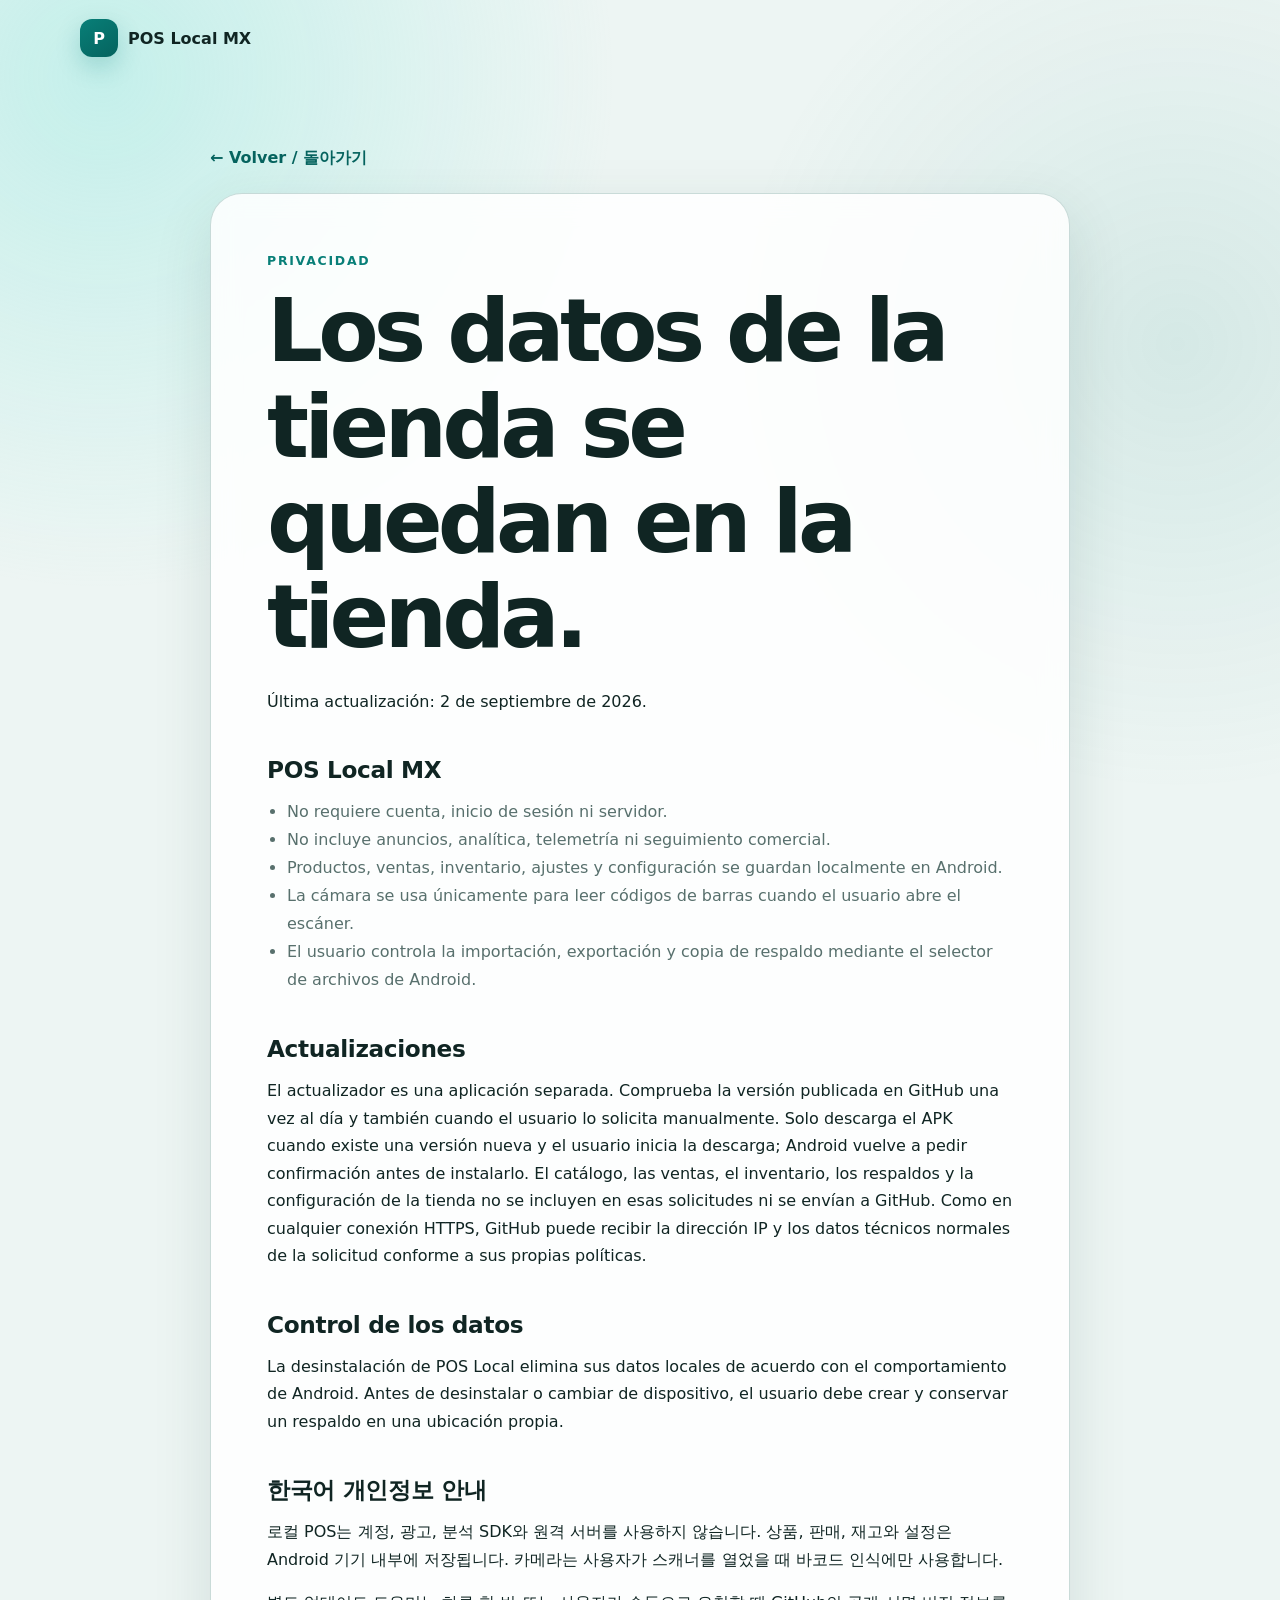
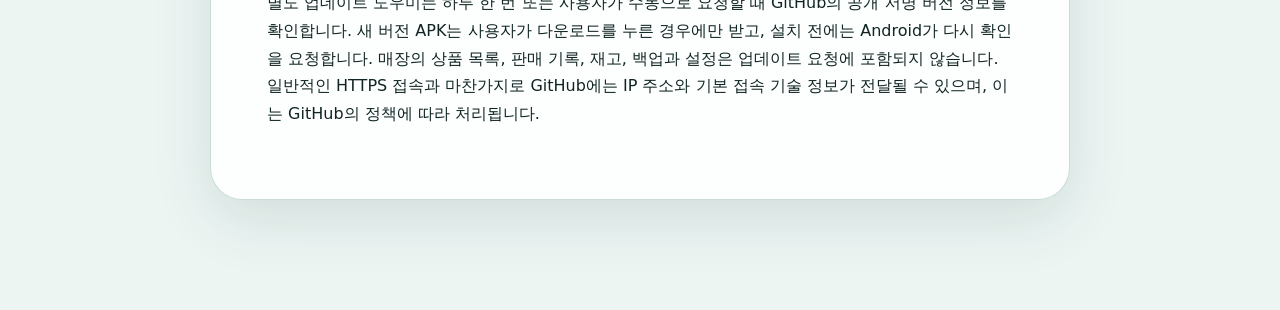
==== docs/privacy.html @ 9da1d993 "Add POS download and signed update channel" ====
<!doctype html>
<html lang="es-MX">
<head>
  <meta charset="utf-8">
  <meta name="viewport" content="width=device-width, initial-scale=1">
  <meta name="description" content="Privacidad de POS Local MX para Android.">
  <meta name="color-scheme" content="light dark">
  <title>Privacidad · POS Local MX</title>
  <link rel="stylesheet" href="./styles.css">
</head>
<body>
  <header class="site-header">
    <a class="brand" href="./"><span class="brand-mark" aria-hidden="true">P</span><span>POS Local MX</span></a>
  </header>

  <main class="privacy-main">
    <a class="back-link" href="./">← Volver / 돌아가기</a>
    <article class="privacy-card">
      <p class="eyebrow">PRIVACIDAD</p>
      <h1>Los datos de la tienda se quedan en la tienda.</h1>
      <p>Última actualización: 2 de septiembre de 2026.</p>

      <h2>POS Local MX</h2>
      <ul>
        <li>No requiere cuenta, inicio de sesión ni servidor.</li>
        <li>No incluye anuncios, analítica, telemetría ni seguimiento comercial.</li>
        <li>Productos, ventas, inventario, ajustes y configuración se guardan localmente en Android.</li>
        <li>La cámara se usa únicamente para leer códigos de barras cuando el usuario abre el escáner.</li>
        <li>El usuario controla la importación, exportación y copia de respaldo mediante el selector de archivos de Android.</li>
      </ul>

      <h2>Actualizaciones</h2>
      <p>
        El actualizador es una aplicación separada. Comprueba la versión publicada en GitHub una
        vez al día y también cuando el usuario lo solicita manualmente. Solo descarga el APK cuando
        existe una versión nueva y el usuario inicia la descarga; Android vuelve a pedir confirmación
        antes de instalarlo. El catálogo, las ventas, el inventario, los respaldos y la configuración
        de la tienda no se incluyen en esas solicitudes ni se envían a GitHub. Como en cualquier
        conexión HTTPS, GitHub puede recibir la dirección IP y los datos técnicos normales de la
        solicitud conforme a sus propias políticas.
      </p>

      <h2>Control de los datos</h2>
      <p>
        La desinstalación de POS Local elimina sus datos locales de acuerdo con el comportamiento de
        Android. Antes de desinstalar o cambiar de dispositivo, el usuario debe crear y conservar un
        respaldo en una ubicación propia.
      </p>

      <section lang="ko" aria-labelledby="privacy-ko">
        <h2 id="privacy-ko">한국어 개인정보 안내</h2>
        <p>
          로컬 POS는 계정, 광고, 분석 SDK와 원격 서버를 사용하지 않습니다. 상품, 판매, 재고와 설정은
          Android 기기 내부에 저장됩니다. 카메라는 사용자가 스캐너를 열었을 때 바코드 인식에만 사용합니다.
        </p>
        <p>
          별도 업데이트 도우미는 하루 한 번 또는 사용자가 수동으로 요청할 때 GitHub의 공개 서명 버전
          정보를 확인합니다. 새 버전 APK는 사용자가 다운로드를 누른 경우에만 받고, 설치 전에는 Android가
          다시 확인을 요청합니다. 매장의 상품 목록, 판매 기록, 재고, 백업과 설정은 업데이트 요청에 포함되지
          않습니다. 일반적인 HTTPS 접속과 마찬가지로 GitHub에는 IP 주소와 기본 접속 기술 정보가 전달될 수
          있으며, 이는 GitHub의 정책에 따라 처리됩니다.
        </p>
      </section>
    </article>
  </main>
</body>
</html>
---- docs/styles.css ----
:root {
  --bg: #edf5f3;
  --surface: rgba(255, 255, 255, 0.86);
  --ink: #102523;
  --muted: #58706d;
  --line: #bfd4d0;
  --primary: #087f78;
  --primary-dark: #05635e;
  --shadow: 0 20px 60px rgba(13, 65, 61, 0.12);
  font-family: Inter, ui-sans-serif, system-ui, -apple-system, BlinkMacSystemFont, "Segoe UI", sans-serif;
  color: var(--ink);
  background: var(--bg);
}

* { box-sizing: border-box; }
html { scroll-behavior: smooth; }
body {
  margin: 0;
  min-height: 100vh;
  background:
    radial-gradient(circle at 8% 4%, rgba(140, 232, 223, 0.42), transparent 32rem),
    radial-gradient(circle at 92% 18%, rgba(39, 146, 137, 0.12), transparent 28rem),
    var(--bg);
}

a { color: var(--primary-dark); }
a:focus-visible, .button:focus-visible { outline: 3px solid #f4b942; outline-offset: 3px; }
.site-header, main, footer { width: min(1120px, calc(100% - 32px)); margin-inline: auto; }
.site-header { min-height: 76px; display: flex; align-items: center; justify-content: space-between; gap: 24px; }
.brand { display: inline-flex; align-items: center; gap: 10px; color: var(--ink); font-weight: 850; text-decoration: none; }
.brand-mark {
  width: 38px;
  height: 38px;
  display: grid;
  place-items: center;
  border-radius: 12px;
  color: white;
  background: linear-gradient(145deg, var(--primary), var(--primary-dark));
  box-shadow: 0 9px 24px rgba(8, 127, 120, 0.24);
}
nav { display: flex; flex-wrap: wrap; justify-content: flex-end; gap: 20px; }
nav a { color: var(--muted); font-weight: 650; text-decoration: none; }
nav a:hover { color: var(--primary); }

.hero {
  min-height: 650px;
  display: grid;
  grid-template-columns: minmax(0, 1.45fr) minmax(280px, 0.65fr);
  align-items: center;
  gap: clamp(32px, 7vw, 88px);
  padding: 72px 0 96px;
}
.eyebrow { margin: 0 0 12px; color: var(--primary); font-size: 0.78rem; font-weight: 850; letter-spacing: 0.14em; text-transform: uppercase; }
h1, h2, h3 { margin-top: 0; line-height: 1.08; }
h1 { max-width: 800px; margin-bottom: 24px; font-size: clamp(2.8rem, 7vw, 5.5rem); letter-spacing: -0.055em; }
h2 { margin-bottom: 28px; font-size: clamp(2rem, 4vw, 3.3rem); letter-spacing: -0.035em; }
h3 { margin-bottom: 10px; font-size: 1.25rem; }
p { line-height: 1.72; }
.lead { max-width: 710px; color: var(--muted); font-size: clamp(1.08rem, 2vw, 1.3rem); }
.actions { display: flex; flex-wrap: wrap; gap: 12px; margin-top: 32px; }
.button {
  min-height: 54px;
  display: inline-flex;
  align-items: center;
  justify-content: center;
  padding: 14px 22px;
  border: 1px solid var(--primary);
  border-radius: 17px;
  font-weight: 800;
  text-align: center;
  text-decoration: none;
  transition: transform 150ms ease, box-shadow 150ms ease, background 150ms ease;
}
.button:hover { transform: translateY(-2px); }
.button.primary { color: white; background: var(--primary); box-shadow: 0 14px 30px rgba(8, 127, 120, 0.24); }
.button.primary:hover { background: var(--primary-dark); }
.button.secondary { color: var(--primary-dark); background: transparent; }
.button.secondary:hover { background: rgba(255, 255, 255, 0.7); }
.release-note { color: var(--muted); font-size: 0.92rem; }

.status-card, .feature-grid article, .steps, .korean, .privacy-card {
  border: 1px solid rgba(135, 174, 168, 0.44);
  background: var(--surface);
  box-shadow: var(--shadow);
  backdrop-filter: blur(14px);
}
.status-card { padding: 12px 26px; border-radius: 28px; }
.status-card div { display: flex; justify-content: space-between; gap: 22px; padding: 20px 0; border-bottom: 1px solid var(--line); }
.status-card div:last-child { border-bottom: 0; }
.status-card span { color: var(--muted); }
.status-card strong { text-align: right; }

.section { padding: 90px 0; }
.feature-grid { display: grid; grid-template-columns: repeat(2, minmax(0, 1fr)); gap: 16px; }
.feature-grid article { min-height: 190px; padding: 28px; border-radius: 24px; }
.feature-grid p { margin-bottom: 0; color: var(--muted); }
.steps { padding: clamp(28px, 6vw, 64px); border-radius: 34px; }
.steps ol { list-style: none; margin: 0; padding: 0; display: grid; grid-template-columns: repeat(3, 1fr); gap: 12px; counter-reset: steps; }
.steps li { min-height: 150px; padding: 20px; border-radius: 20px; background: rgba(225, 244, 240, 0.86); counter-increment: steps; }
.steps li::before { content: "0" counter(steps); display: block; margin-bottom: 20px; color: var(--primary); font-weight: 900; }
.steps li strong, .steps li span { display: block; }
.steps li span { margin-top: 8px; color: var(--muted); line-height: 1.55; }
.warning { margin: 26px 0 0; padding: 18px 20px; border-left: 4px solid #d88b17; border-radius: 12px; background: #fff6e4; color: #5a431c; }
.korean { margin: 90px 0; padding: clamp(28px, 6vw, 64px); border-radius: 34px; }
.korean p { max-width: 850px; color: var(--muted); }
footer { min-height: 110px; display: flex; flex-wrap: wrap; align-items: center; justify-content: space-between; gap: 18px; border-top: 1px solid var(--line); color: var(--muted); }

.privacy-main { max-width: 860px; padding: 72px 0 110px; }
.privacy-card { padding: clamp(28px, 5vw, 56px); border-radius: 32px; }
.privacy-card h2 { margin-top: 42px; margin-bottom: 12px; font-size: 1.45rem; letter-spacing: -0.015em; }
.privacy-card ul { padding-left: 1.25rem; color: var(--muted); line-height: 1.75; }
.back-link { display: inline-block; margin-bottom: 24px; font-weight: 750; text-decoration: none; }

@media (max-width: 760px) {
  .site-header { padding: 18px 0; align-items: flex-start; }
  nav { gap: 11px 15px; font-size: 0.9rem; }
  .hero { min-height: auto; grid-template-columns: 1fr; padding: 60px 0 72px; }
  .status-card { order: 2; }
  .feature-grid, .steps ol { grid-template-columns: 1fr; }
  .section { padding: 64px 0; }
  .korean { margin: 64px 0; }
  footer { padding: 28px 0; align-items: flex-start; flex-direction: column; }
}
@media (max-width: 480px) {
  .site-header { display: block; }
  nav { justify-content: flex-start; margin-top: 16px; }
  h1 { font-size: 2.7rem; }
  .actions, .button { width: 100%; }
}
@media (prefers-reduced-motion: reduce) { html { scroll-behavior: auto; } .button { transition: none; } }
@media (prefers-color-scheme: dark) {
  :root {
    --bg: #0c1716;
    --surface: rgba(20, 40, 38, 0.88);
    --ink: #e7f4f1;
    --muted: #a9c1bd;
    --line: #294b47;
    --primary: #67d9cf;
    --primary-dark: #8ce8df;
    --shadow: 0 20px 60px rgba(0, 0, 0, 0.26);
  }
  .button.primary { color: #08201e; }
  .steps li { background: rgba(29, 69, 65, 0.72); }
  .warning { color: #ffe8b7; background: #4b3514; }
}
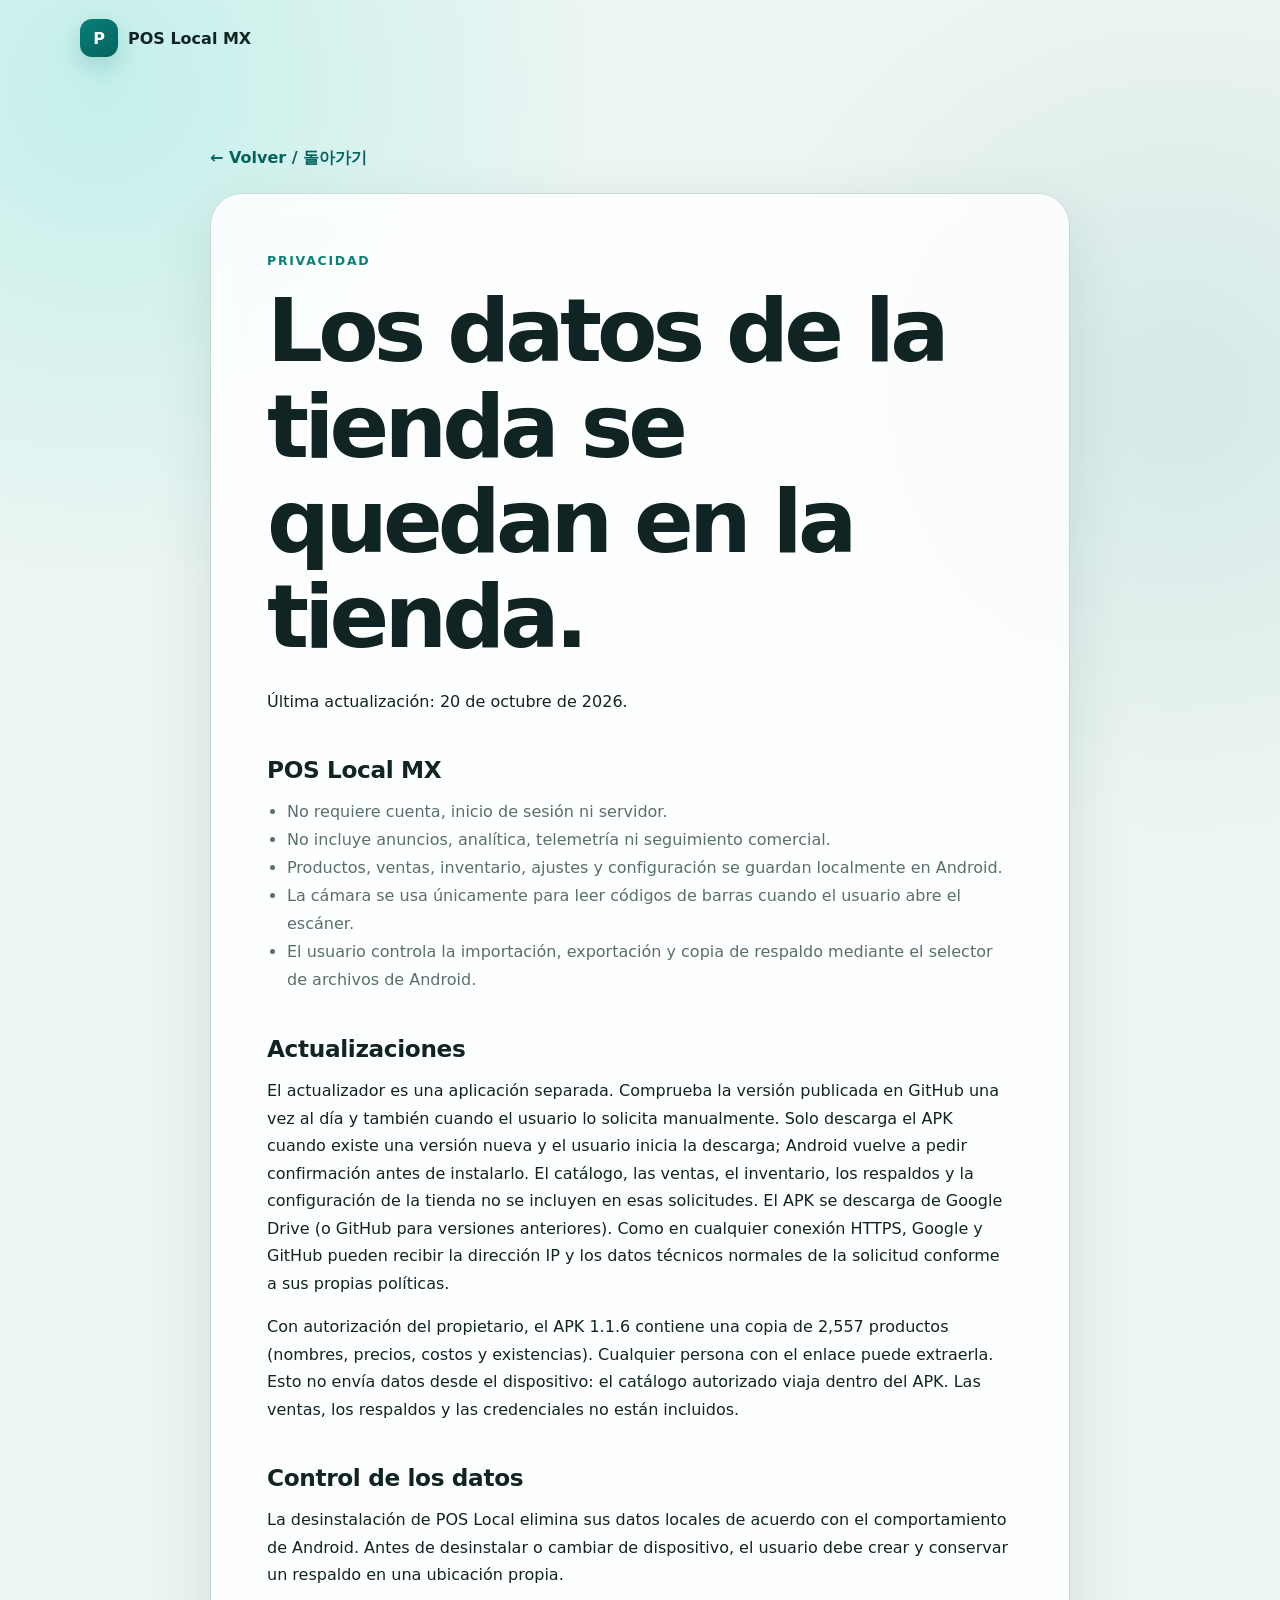
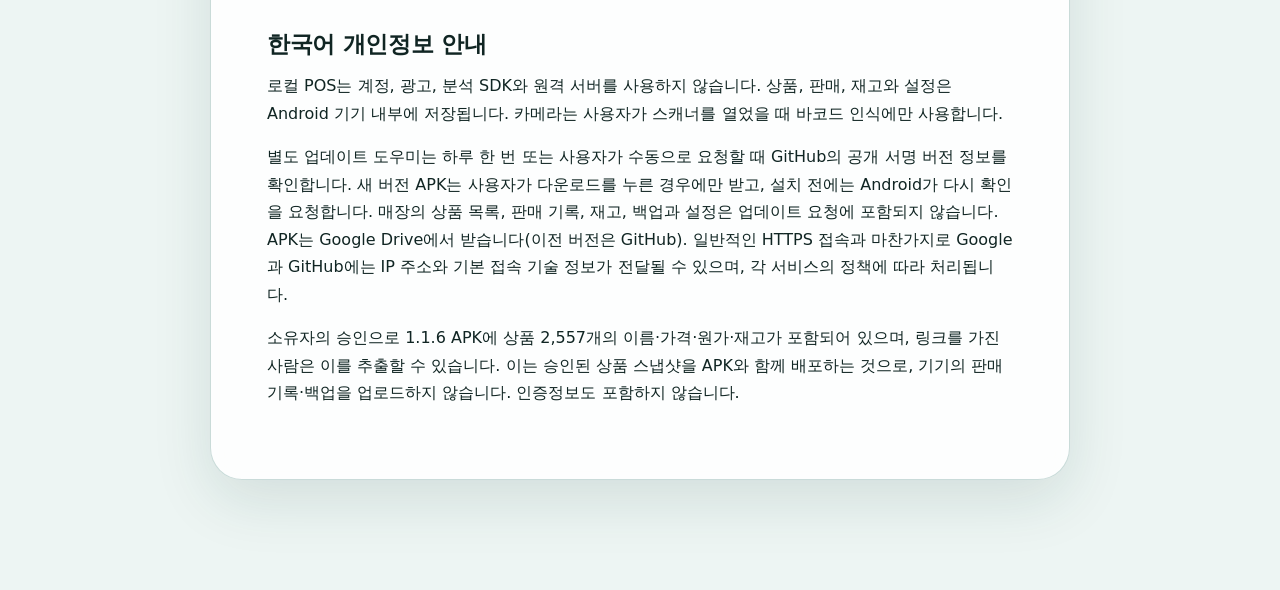
==== commit 9d059723: "Publish signed POS 1.1.6 Drive update and migration instructions" ====
--- a/docs/privacy.html
+++ b/docs/privacy.html
@@ -18,7 +18,7 @@
     <article class="privacy-card">
       <p class="eyebrow">PRIVACIDAD</p>
       <h1>Los datos de la tienda se quedan en la tienda.</h1>
-      <p>Última actualización: 2 de septiembre de 2026.</p>
+      <p>Última actualización: 20 de octubre de 2026.</p>
 
       <h2>POS Local MX</h2>
       <ul>
@@ -35,10 +35,15 @@
         vez al día y también cuando el usuario lo solicita manualmente. Solo descarga el APK cuando
         existe una versión nueva y el usuario inicia la descarga; Android vuelve a pedir confirmación
         antes de instalarlo. El catálogo, las ventas, el inventario, los respaldos y la configuración
-        de la tienda no se incluyen en esas solicitudes ni se envían a GitHub. Como en cualquier
-        conexión HTTPS, GitHub puede recibir la dirección IP y los datos técnicos normales de la
+        de la tienda no se incluyen en esas solicitudes. El APK se descarga de Google Drive
+        (o GitHub para versiones anteriores). Como en cualquier conexión HTTPS, Google y GitHub
+        pueden recibir la dirección IP y los datos técnicos normales de la
         solicitud conforme a sus propias políticas.
       </p>
+      <p>Con autorización del propietario, el APK 1.1.6 contiene una copia de 2,557 productos
+        (nombres, precios, costos y existencias). Cualquier persona con el enlace puede extraerla.
+        Esto no envía datos desde el dispositivo: el catálogo autorizado viaja dentro del APK.
+        Las ventas, los respaldos y las credenciales no están incluidos.</p>
 
       <h2>Control de los datos</h2>
       <p>
@@ -57,9 +62,13 @@
           별도 업데이트 도우미는 하루 한 번 또는 사용자가 수동으로 요청할 때 GitHub의 공개 서명 버전
           정보를 확인합니다. 새 버전 APK는 사용자가 다운로드를 누른 경우에만 받고, 설치 전에는 Android가
           다시 확인을 요청합니다. 매장의 상품 목록, 판매 기록, 재고, 백업과 설정은 업데이트 요청에 포함되지
-          않습니다. 일반적인 HTTPS 접속과 마찬가지로 GitHub에는 IP 주소와 기본 접속 기술 정보가 전달될 수
-          있으며, 이는 GitHub의 정책에 따라 처리됩니다.
+          않습니다. APK는 Google Drive에서 받습니다(이전 버전은 GitHub). 일반적인 HTTPS 접속과
+          마찬가지로 Google과 GitHub에는 IP 주소와 기본 접속 기술 정보가 전달될 수 있으며,
+          각 서비스의 정책에 따라 처리됩니다.
         </p>
+        <p>소유자의 승인으로 1.1.6 APK에 상품 2,557개의 이름·가격·원가·재고가 포함되어 있으며,
+          링크를 가진 사람은 이를 추출할 수 있습니다. 이는 승인된 상품 스냅샷을 APK와 함께
+          배포하는 것으로, 기기의 판매 기록·백업을 업로드하지 않습니다. 인증정보도 포함하지 않습니다.</p>
       </section>
     </article>
   </main>
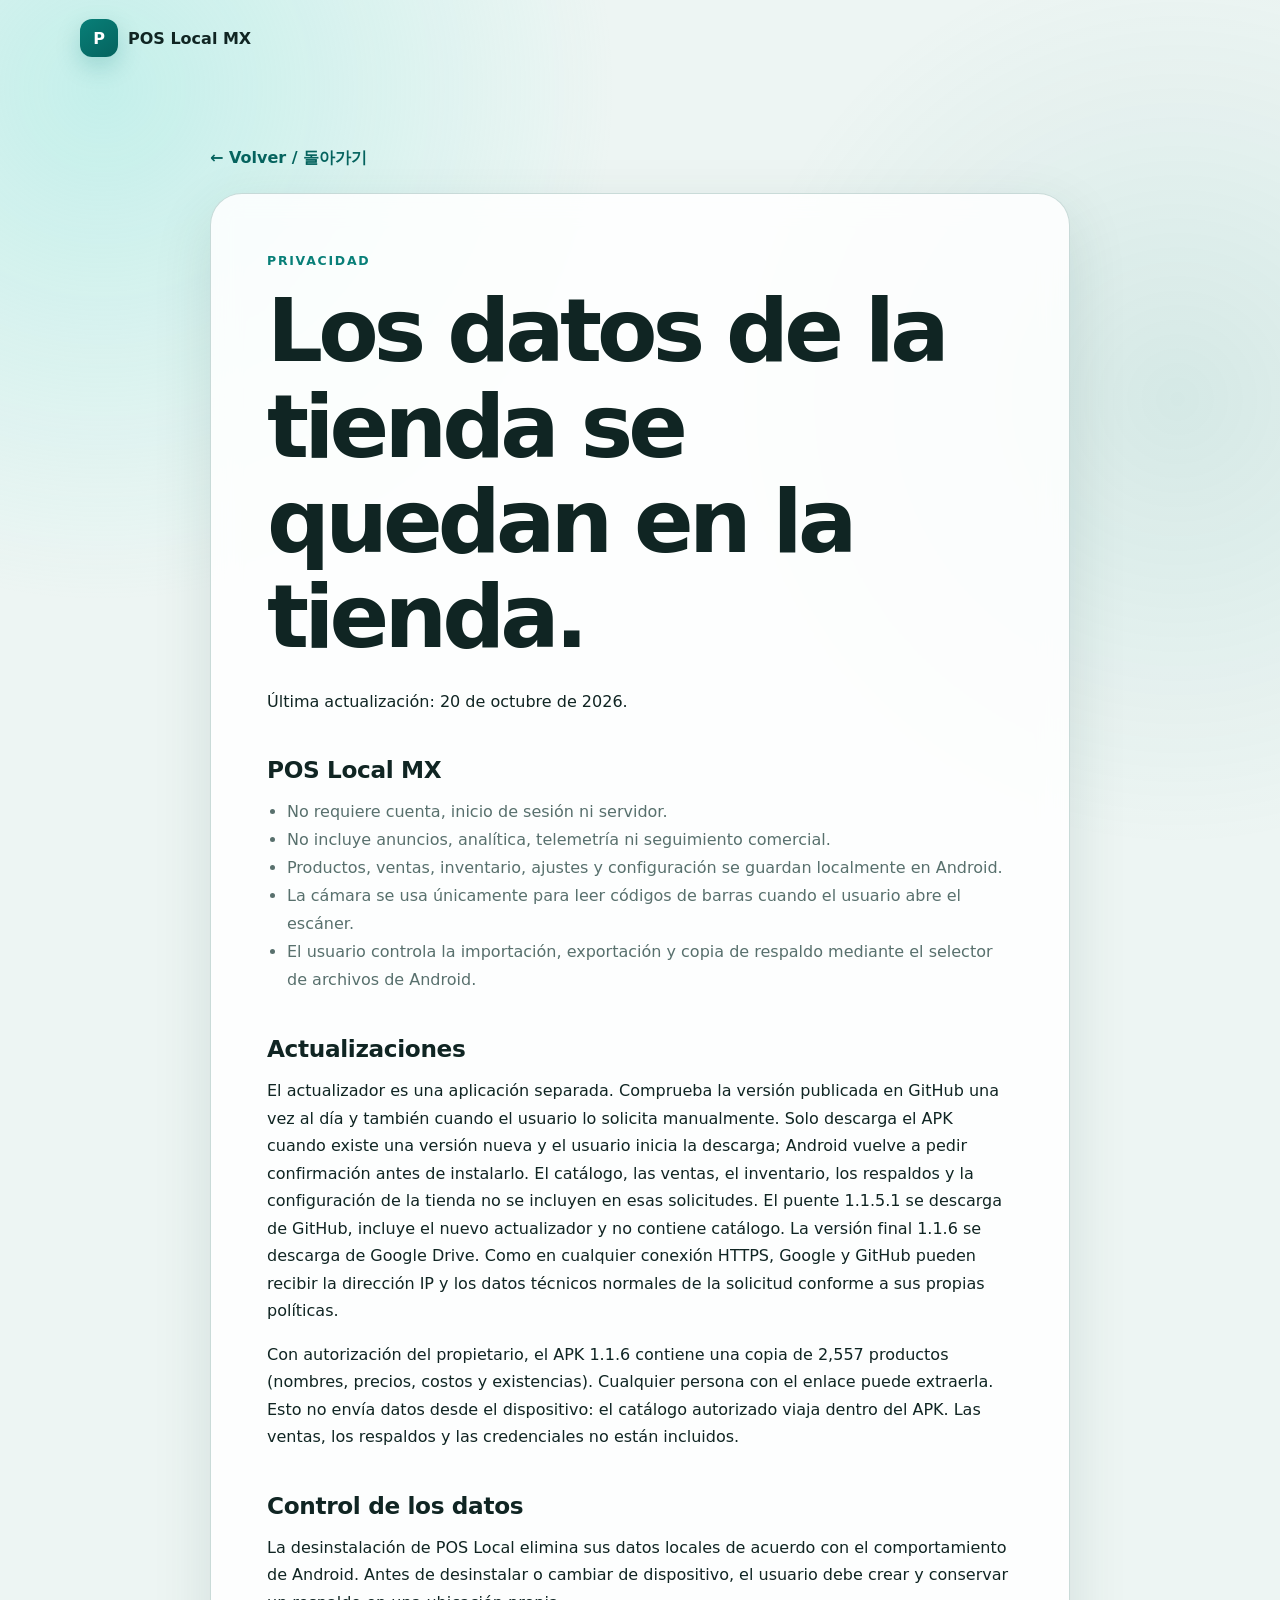
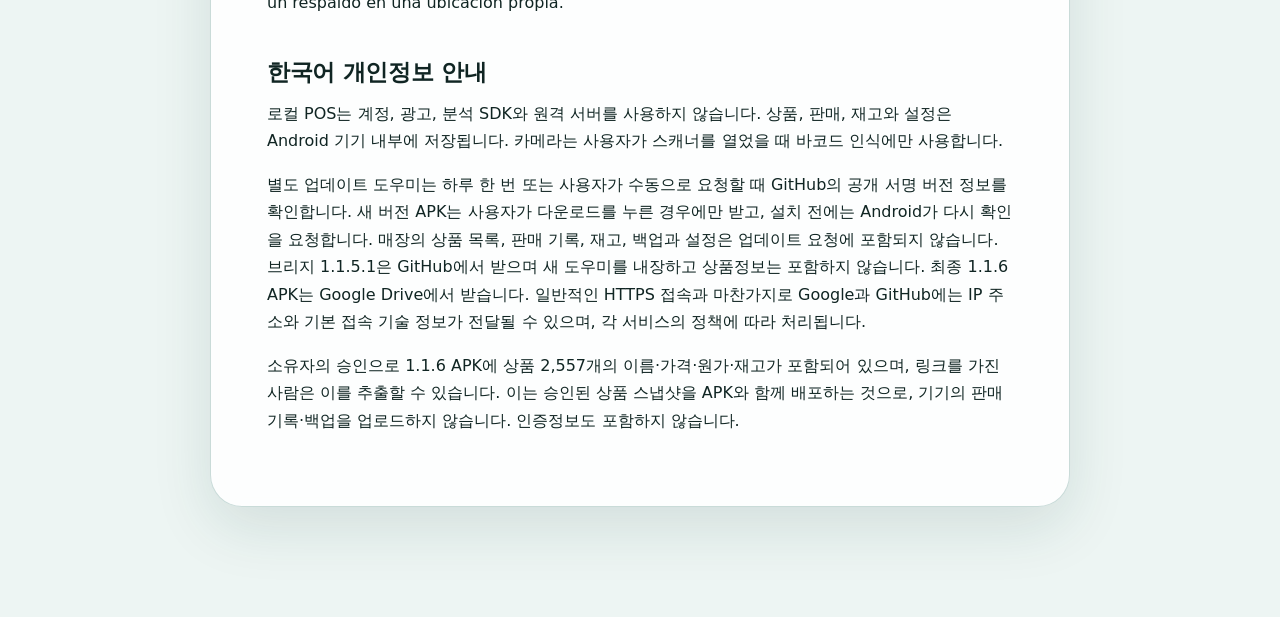
==== commit 42c129d0: "Publish signed GitHub bridge and Drive final update channels" ====
--- a/docs/privacy.html
+++ b/docs/privacy.html
@@ -35,8 +35,9 @@
         vez al día y también cuando el usuario lo solicita manualmente. Solo descarga el APK cuando
         existe una versión nueva y el usuario inicia la descarga; Android vuelve a pedir confirmación
         antes de instalarlo. El catálogo, las ventas, el inventario, los respaldos y la configuración
-        de la tienda no se incluyen en esas solicitudes. El APK se descarga de Google Drive
-        (o GitHub para versiones anteriores). Como en cualquier conexión HTTPS, Google y GitHub
+        de la tienda no se incluyen en esas solicitudes. El puente 1.1.5.1 se descarga de GitHub,
+        incluye el nuevo actualizador y no contiene catálogo. La versión final 1.1.6 se descarga
+        de Google Drive. Como en cualquier conexión HTTPS, Google y GitHub
         pueden recibir la dirección IP y los datos técnicos normales de la
         solicitud conforme a sus propias políticas.
       </p>
@@ -62,7 +63,8 @@
           별도 업데이트 도우미는 하루 한 번 또는 사용자가 수동으로 요청할 때 GitHub의 공개 서명 버전
           정보를 확인합니다. 새 버전 APK는 사용자가 다운로드를 누른 경우에만 받고, 설치 전에는 Android가
           다시 확인을 요청합니다. 매장의 상품 목록, 판매 기록, 재고, 백업과 설정은 업데이트 요청에 포함되지
-          않습니다. APK는 Google Drive에서 받습니다(이전 버전은 GitHub). 일반적인 HTTPS 접속과
+          않습니다. 브리지 1.1.5.1은 GitHub에서 받으며 새 도우미를 내장하고 상품정보는 포함하지 않습니다.
+          최종 1.1.6 APK는 Google Drive에서 받습니다. 일반적인 HTTPS 접속과
           마찬가지로 Google과 GitHub에는 IP 주소와 기본 접속 기술 정보가 전달될 수 있으며,
           각 서비스의 정책에 따라 처리됩니다.
         </p>
